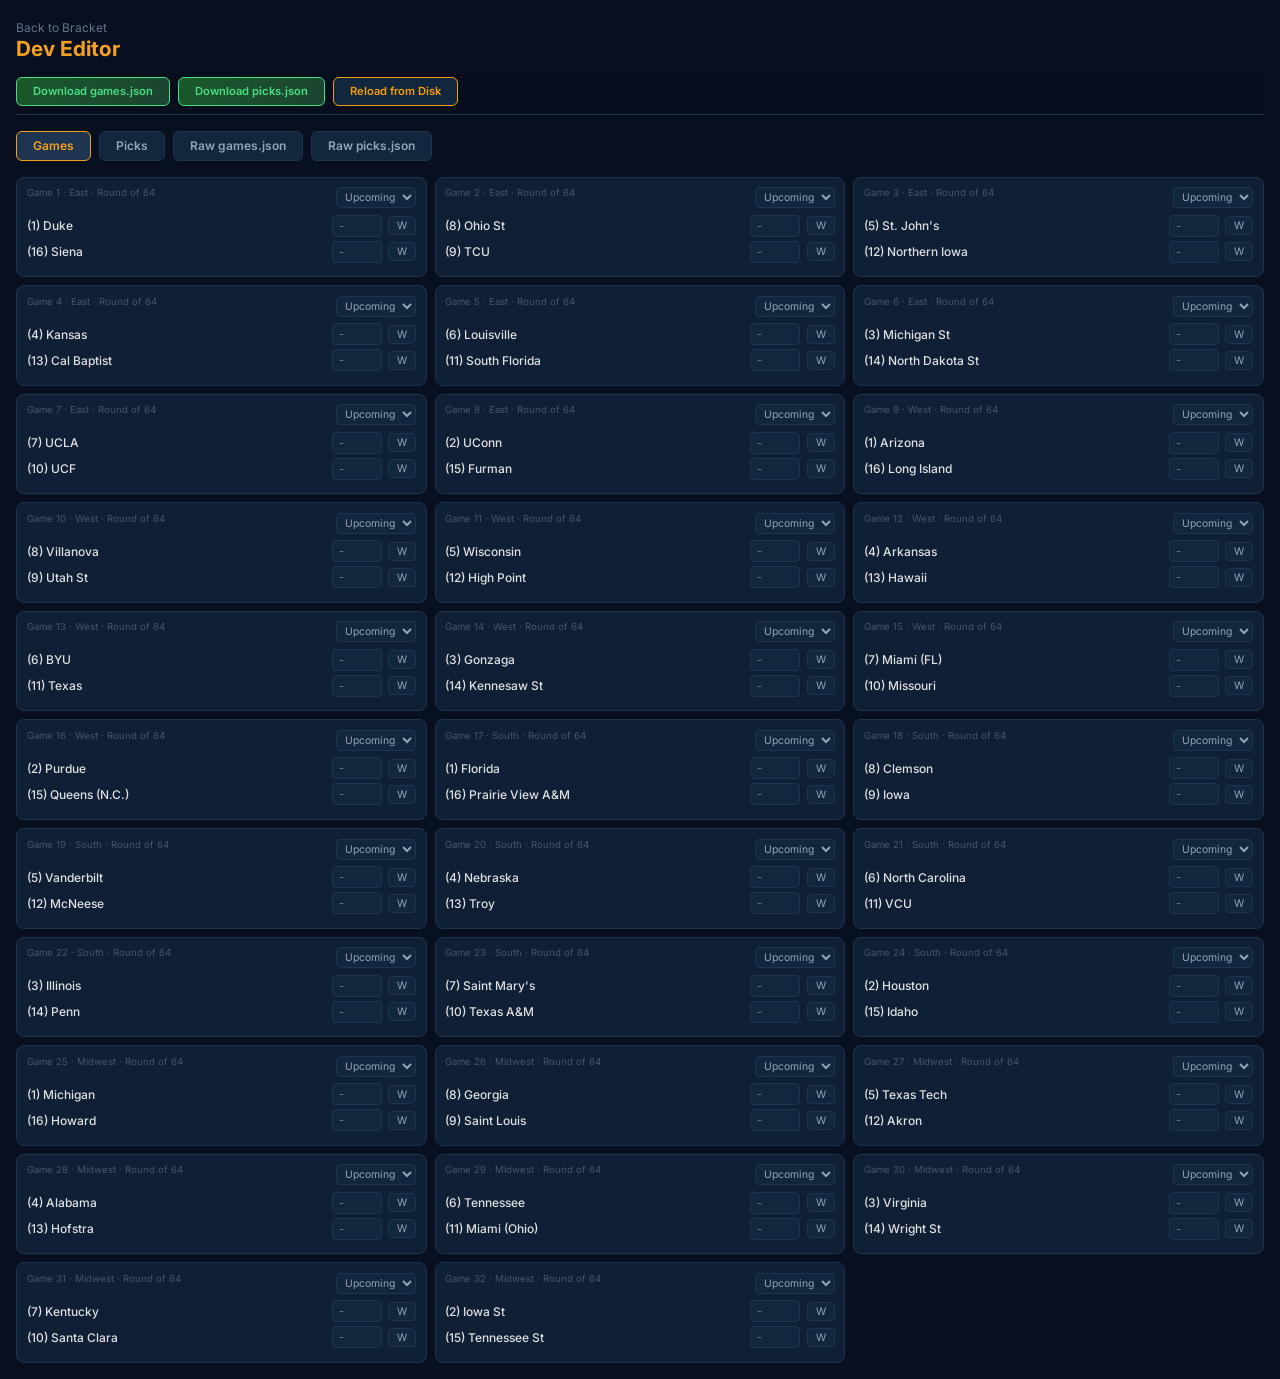
==== dev.html @ e9af3b5c "Initial commit: March Madness 2026 family bracket challenge Static site with bracket visualization, " ====
<!DOCTYPE html>
<html lang="en">
<head>
  <meta charset="UTF-8">
  <meta name="viewport" content="width=device-width, initial-scale=1.0">
  <title>Dev Editor — March Madness</title>
  <link href="https://fonts.googleapis.com/css2?family=Inter:wght@400;500;600;700;800&display=swap" rel="stylesheet">
  <style>
    * { margin: 0; padding: 0; box-sizing: border-box; }
    body { font-family: 'Inter', sans-serif; background: #080f1e; color: #e0e0e0; padding: 1rem; }
    h1 { font-size: 1.3rem; color: #f4a020; margin-bottom: 0.5rem; }
    .back { color: #64748b; font-size: 0.75rem; text-decoration: none; }
    .back:hover { color: #f4a020; }

    /* Tabs */
    .tabs { display: flex; gap: 0.5rem; margin: 1rem 0; }
    .tab {
      padding: 0.4rem 1rem; background: #12263e; border: 1px solid #1e3450;
      border-radius: 6px; color: #94a3b8; cursor: pointer; font-size: 0.75rem;
      font-weight: 600; transition: all 0.15s;
    }
    .tab:hover { border-color: #2d5a8f; color: #fff; }
    .tab.active { background: #1e3450; border-color: #f4a020; color: #f4a020; }
    .panel { display: none; }
    .panel.active { display: block; }

    /* Action bar */
    .action-bar {
      position: sticky; top: 0; z-index: 10; background: rgba(8,15,30,0.95);
      backdrop-filter: blur(8px); padding: 0.5rem 0; border-bottom: 1px solid #1e3450;
      display: flex; gap: 0.5rem; align-items: center; flex-wrap: wrap;
    }
    .action-btn {
      padding: 0.4rem 1rem; border-radius: 6px; border: 1px solid #1e3450;
      background: #12263e; color: #94a3b8; cursor: pointer; font-size: 0.7rem;
      font-weight: 600; font-family: inherit; transition: all 0.15s;
    }
    .action-btn:hover { border-color: #2d5a8f; color: #fff; }
    .action-btn.primary { background: linear-gradient(135deg,#1a5a2a,#1b4332); border-color: #4ade80; color: #4ade80; }
    .action-btn.primary:hover { color: #fff; }
    .action-btn.warn { border-color: #f59e0b; color: #f59e0b; }
    .status-msg { font-size: 0.7rem; color: #4ade80; margin-left: auto; opacity: 0; transition: opacity 0.3s; }
    .status-msg.show { opacity: 1; }

    /* Games editor */
    .game-editor-grid { display: grid; grid-template-columns: repeat(auto-fill, minmax(320px, 1fr)); gap: 0.5rem; }
    .game-edit-card { background: #0f1f36; border: 1px solid #1e3450; border-radius: 8px; padding: 0.6rem; font-size: 0.75rem; }
    .game-edit-card.final { border-left: 3px solid #4ade80; }
    .game-edit-card.live { border-left: 3px solid #dc2626; }
    .gec-header { display: flex; justify-content: space-between; font-size: 0.6rem; color: #475569; margin-bottom: 0.4rem; }
    .gec-row { display: flex; align-items: center; gap: 0.4rem; margin: 0.25rem 0; }
    .gec-row label { flex: 1; font-weight: 500; }
    .gec-row input[type="number"] {
      width: 50px; background: #12263e; border: 1px solid #1e3450; border-radius: 4px;
      color: #e0e0e0; padding: 3px 6px; font-size: 0.7rem; font-family: inherit;
    }
    .gec-row input[type="number"]:focus { outline: none; border-color: #f4a020; }
    .winner-btn {
      padding: 2px 8px; border-radius: 4px; border: 1px solid #1e3450; background: #12263e;
      color: #94a3b8; cursor: pointer; font-size: 0.65rem; font-family: inherit; transition: all 0.15s;
    }
    .winner-btn:hover { border-color: #4ade80; color: #4ade80; }
    .winner-btn.selected { background: #1b4332; border-color: #4ade80; color: #4ade80; font-weight: 600; }
    .status-select {
      background: #12263e; border: 1px solid #1e3450; border-radius: 4px;
      color: #94a3b8; padding: 2px 4px; font-size: 0.65rem; font-family: inherit;
    }
    .status-select:focus { outline: none; border-color: #f4a020; }

    /* ── Picks bracket editor ───────────────── */
    .person-tabs { display: flex; gap: 0.4rem; margin-bottom: 1rem; flex-wrap: wrap; }
    .person-tab {
      padding: 0.35rem 0.8rem; border-radius: 6px; border: 2px solid #1e3450;
      background: #0f1f36; cursor: pointer; font-size: 0.7rem; font-weight: 600;
      transition: all 0.15s; color: #94a3b8;
    }
    .person-tab:hover { border-color: #2d5a8f; color: #fff; }
    .person-tab.active { color: #fff; }
    .person-tab .ptab-dot {
      display: inline-block; width: 8px; height: 8px; border-radius: 50%;
      margin-right: 4px; vertical-align: middle;
    }

    .bracket-editor { overflow-x: auto; padding-bottom: 1rem; }
    .region-bracket-ed {
      margin-bottom: 1.5rem;
    }
    .region-label-ed {
      font-size: 0.6rem; font-weight: 800; letter-spacing: 3px; text-transform: uppercase;
      color: #f4a020; margin-bottom: 0.4rem; opacity: 0.7;
    }
    .region-rounds-ed { display: flex; gap: 0; min-width: 700px; }
    .round-col-ed {
      display: flex; flex-direction: column; justify-content: space-around;
      min-width: 140px; padding: 0 3px;
    }
    .round-header-ed {
      text-align: center; font-size: 0.5rem; color: #475569; font-weight: 700;
      text-transform: uppercase; letter-spacing: 0.5px; padding: 0.2rem 0;
    }
    .game-slot-ed {
      flex: 1; display: flex; align-items: center;
    }
    .game-cell-ed {
      background: #0f1f36; border: 1px solid #1e3450; border-radius: 6px;
      width: 100%; margin: 2px 4px; overflow: hidden;
    }
    .team-btn-ed {
      display: flex; align-items: center; gap: 4px; width: 100%;
      padding: 5px 8px; border: none; background: transparent;
      color: #64748b; font-size: 0.65rem; font-family: inherit; font-weight: 500;
      cursor: pointer; transition: all 0.12s; text-align: left;
    }
    .team-btn-ed + .team-btn-ed { border-top: 1px solid #0a1628; }
    .team-btn-ed:hover:not(.empty) { background: rgba(45, 90, 143, 0.2); color: #fff; }
    .team-btn-ed.selected {
      background: rgba(74, 222, 128, 0.1); color: #4ade80; font-weight: 700;
    }
    .team-btn-ed.empty {
      cursor: default; color: #2a3a50; font-style: italic;
    }
    .team-btn-ed .seed-ed {
      font-size: 0.5rem; color: #475569; min-width: 14px; text-align: right;
    }
    .team-btn-ed.selected .seed-ed { color: #2d7a4a; }
    .team-btn-ed .tname-ed { flex: 1; }

    /* Final Four section */
    .ff-section-ed {
      display: flex; gap: 1rem; justify-content: center; align-items: flex-start;
      flex-wrap: wrap; margin-top: 1rem; padding-top: 1rem;
      border-top: 1px solid #1e3450;
    }
    .ff-game-ed {
      min-width: 160px;
    }
    .ff-label-ed {
      text-align: center; font-size: 0.55rem; font-weight: 700; letter-spacing: 1px;
      text-transform: uppercase; color: #f4a020; margin-bottom: 0.3rem; opacity: 0.7;
    }
    .champ-label-ed {
      text-align: center; font-size: 0.65rem; font-weight: 900; letter-spacing: 2px;
      text-transform: uppercase; color: #ffd700; margin-bottom: 0.3rem;
      text-shadow: 0 0 12px rgba(255,215,0,0.3);
    }

    /* Bracket connecting lines — left-flowing regions (East, South) */
    .region-rounds-ed:not(.region-right) > .round-col-ed:not(:first-child) .game-slot-ed { position: relative; }
    .region-rounds-ed:not(.region-right) > .round-col-ed:not(:first-child) .game-slot-ed::before {
      content: ''; position: absolute; left: 0; top: 25%; bottom: 25%; width: 8px;
      border-left: 2px solid #1e3a5a; border-top: 2px solid #1e3a5a;
      border-bottom: 2px solid #1e3a5a; border-radius: 3px 0 0 3px;
    }
    /* Bracket connecting lines — right-flowing regions (West, Midwest) */
    .region-right > .round-col-ed:not(:first-child) .game-slot-ed { position: relative; }
    .region-right > .round-col-ed:not(:first-child) .game-slot-ed::before {
      content: ''; position: absolute; right: 0; top: 25%; bottom: 25%; width: 8px;
      border-right: 2px solid #1e3a5a; border-top: 2px solid #1e3a5a;
      border-bottom: 2px solid #1e3a5a; border-radius: 0 3px 3px 0;
    }
    /* Align right-side regions to the right */
    .region-right { justify-content: flex-end; }

    /* Raw JSON */
    .json-editor {
      width: 100%; min-height: 400px; background: #0a1425; border: 1px solid #1e3450;
      border-radius: 8px; color: #94a3b8; padding: 0.75rem;
      font-family: 'SF Mono', 'Fira Code', monospace; font-size: 0.7rem;
      line-height: 1.5; resize: vertical; tab-size: 2;
    }
    .json-editor:focus { outline: none; border-color: #f4a020; }
    .json-error { color: #ef4444; font-size: 0.7rem; margin-top: 0.3rem; }
  </style>
</head>
<body>
  <a href="index.html" class="back">Back to Bracket</a>
  <h1>Dev Editor</h1>

  <div class="action-bar">
    <button class="action-btn primary" onclick="downloadGames()">Download games.json</button>
    <button class="action-btn primary" onclick="downloadPicks()">Download picks.json</button>
    <button class="action-btn warn" onclick="loadFromDisk()">Reload from Disk</button>
    <span class="status-msg" id="status-msg"></span>
  </div>

  <div class="tabs">
    <div class="tab active" onclick="switchTab('games')">Games</div>
    <div class="tab" onclick="switchTab('picks')">Picks</div>
    <div class="tab" onclick="switchTab('games-raw')">Raw games.json</div>
    <div class="tab" onclick="switchTab('picks-raw')">Raw picks.json</div>
  </div>

  <div class="panel active" id="panel-games"></div>
  <div class="panel" id="panel-picks"></div>
  <div class="panel" id="panel-games-raw">
    <textarea class="json-editor" id="games-raw-editor"></textarea>
    <div class="json-error" id="games-raw-error"></div>
  </div>
  <div class="panel" id="panel-picks-raw">
    <textarea class="json-editor" id="picks-raw-editor"></textarea>
    <div class="json-error" id="picks-raw-error"></div>
  </div>

  <script>
    // ═══════════════════════════════════════════════
    // DATA
    // ═══════════════════════════════════════════════
    let gamesData = null;
    let picksData = null;
    let selectedPerson = null;

    const ROUND_LABELS = {
      round1: "Round of 64", round2: "Round of 32", sweet16: "Sweet 16",
      elite8: "Elite 8", final4: "Final Four", championship: "Championship",
    };
    const ROUND_SHORT = {
      round1: "R64", round2: "R32", sweet16: "S16", elite8: "E8",
    };
    const PERSON_COLORS = {
      "Ben": "#3b82f6", "Charlotte": "#ec4899", "Jason": "#f59e0b", "Andrea": "#8b5cf6",
      "Nathan": "#10b981", "Nana": "#f97316", "Brent": "#06b6d4", "Susun": "#ef4444",
      "Jack": "#84cc16",
    };
    const ALL_REGIONS = ["East", "West", "South", "Midwest"];
    const REGION_PICK_OFFSETS = {
      East:    { round1: 0,  round2: 0,  sweet16: 0, elite8: 0 },
      West:    { round1: 8,  round2: 4,  sweet16: 2, elite8: 1 },
      South:   { round1: 16, round2: 8,  sweet16: 4, elite8: 2 },
      Midwest: { round1: 24, round2: 12, sweet16: 6, elite8: 3 },
    };
    const REGION_ROUNDS = ["round1", "round2", "sweet16", "elite8"];
    const GAMES_PER_ROUND = { round1: 8, round2: 4, sweet16: 2, elite8: 1 };

    async function loadData() {
      const [g, p] = await Promise.all([
        fetch("data/games.json", {cache: "no-store"}).then(r => r.json()),
        fetch("data/picks.json", {cache: "no-store"}).then(r => r.json()),
      ]);
      gamesData = g;
      picksData = p;
      if (!selectedPerson && picksData.members.length > 0) {
        selectedPerson = picksData.members[0].name;
      }
      renderGamesEditor();
      renderPicksBracket();
      syncRawEditors();
    }

    function getMember(name) {
      return picksData.members.find(m => m.name === name);
    }

    // ═══════════════════════════════════════════════
    // BRACKET STRUCTURE FOR PICKS
    // ═══════════════════════════════════════════════

    /**
     * For a given person, build the bracket tree showing their picks
     * and what the valid options are at each slot.
     * Returns per-region: { round1: [{team1, seed1, team2, seed2, picked}], round2: [...], ... }
     */
    function buildPersonBracket(member, region) {
      const rounds = {};
      const r1Offset = REGION_PICK_OFFSETS[region].round1;

      // R1: matchups from games.json
      const r1Slots = [];
      for (let i = 0; i < 8; i++) {
        const gameId = r1Offset + i + 1;
        const g = gamesData.games.find(gm => gm.id === gameId);
        const pickIdx = REGION_PICK_OFFSETS[region].round1 + i;
        const picked = member.picks.round1?.[pickIdx] || null;
        const slot = {
          team1: g?.team1 || "TBD", seed1: g?.seed1 ?? null,
          team2: g?.team2 || "TBD", seed2: g?.seed2 ?? null,
          picked,
          pickRound: "round1", pickIndex: pickIdx,
        };
        // If this game has play-in options (e.g. Miami (Ohio) vs SMU),
        // store them so the editor can show all choices
        if (g?.playInOptions) {
          slot.playInOptions = g.playInOptions;
          slot.playInSeed = g.seed2; // the play-in seed
        }
        r1Slots.push(slot);
      }
      rounds.round1 = r1Slots;

      // R2+: matchups from previous round picks
      let prevSlots = r1Slots;
      for (let ri = 1; ri < REGION_ROUNDS.length; ri++) {
        const roundKey = REGION_ROUNDS[ri];
        const numGames = GAMES_PER_ROUND[roundKey];
        const slots = [];
        for (let i = 0; i < numGames; i++) {
          const p1 = prevSlots[i * 2];
          const p2 = prevSlots[i * 2 + 1];
          // The two options are the picks from parent slots
          const t1 = p1?.picked || null;
          const t2 = p2?.picked || null;
          // Inherit seed from parent (handle play-in picks where picked team may not be team1/team2)
          const getSeed = (parent, team) => {
            if (!team || !parent) return null;
            if (team === parent.team1) return parent.seed1;
            if (team === parent.team2) return parent.seed2;
            if (parent.playInSeed != null) return parent.playInSeed; // play-in pick
            return null;
          };
          const s1 = getSeed(p1, t1);
          const s2 = getSeed(p2, t2);

          const pickIdx = REGION_PICK_OFFSETS[region][roundKey] + i;
          let picked = member.picks[roundKey]?.[pickIdx] || null;
          // Validate: picked must be one of the two options (or null)
          if (picked && picked !== t1 && picked !== t2) picked = null;

          slots.push({
            team1: t1, seed1: s1,
            team2: t2, seed2: s2,
            picked,
            pickRound: roundKey, pickIndex: pickIdx,
          });
        }
        rounds[roundKey] = slots;
        prevSlots = slots;
      }

      return rounds;
    }

    function buildPersonFinalFour(member) {
      // Get E8 winners from each region
      const regionBrackets = {};
      for (const r of ALL_REGIONS) {
        regionBrackets[r] = buildPersonBracket(member, r);
      }

      const eastPick = regionBrackets.East.elite8[0]?.picked || null;
      const southPick = regionBrackets.South.elite8[0]?.picked || null;
      const westPick = regionBrackets.West.elite8[0]?.picked || null;
      const midwestPick = regionBrackets.Midwest.elite8[0]?.picked || null;

      // Semi 1: East vs South
      let ff0Pick = member.picks.final4?.[0] || null;
      if (ff0Pick && ff0Pick !== eastPick && ff0Pick !== southPick) ff0Pick = null;

      // Semi 2: West vs Midwest
      let ff1Pick = member.picks.final4?.[1] || null;
      if (ff1Pick && ff1Pick !== westPick && ff1Pick !== midwestPick) ff1Pick = null;

      // Championship
      let champPick = member.picks.championship?.[0] || null;
      if (champPick && champPick !== ff0Pick && champPick !== ff1Pick) champPick = null;

      return {
        semi1: { team1: eastPick, team2: southPick, picked: ff0Pick, pickRound: "final4", pickIndex: 0 },
        semi2: { team1: westPick, team2: midwestPick, picked: ff1Pick, pickRound: "final4", pickIndex: 1 },
        champ: { team1: ff0Pick, team2: ff1Pick, picked: champPick, pickRound: "championship", pickIndex: 0 },
        regionBrackets,
      };
    }

    // ═══════════════════════════════════════════════
    // PICK MUTATION (with cascade)
    // ═══════════════════════════════════════════════

    function setPick(memberName, round, index, team) {
      const member = getMember(memberName);
      if (!member) return;

      const oldPick = member.picks[round][index];
      member.picks[round][index] = team;

      // Cascade: if the old pick was used in later rounds, clear those
      if (oldPick && oldPick !== team) {
        cascadeClear(member, round, index, oldPick);
      }

      syncRawEditors();
      renderPicksBracket();
      flash(team ? `${memberName}: ${team}` : `${memberName}: cleared`);
    }

    function cascadeClear(member, changedRound, changedIndex, oldTeam) {
      // Walk forward through rounds and clear any pick that was the oldTeam
      // and depended on the changed slot
      const allRounds = ["round1", "round2", "sweet16", "elite8", "final4", "championship"];
      const startIdx = allRounds.indexOf(changedRound);

      for (let ri = startIdx + 1; ri < allRounds.length; ri++) {
        const round = allRounds[ri];
        const picks = member.picks[round];
        if (!picks) continue;
        for (let i = 0; i < picks.length; i++) {
          if (picks[i] === oldTeam) {
            picks[i] = null;
          }
        }
      }
    }

    // ═══════════════════════════════════════════════
    // RENDER: PICKS BRACKET
    // ═══════════════════════════════════════════════

    function renderPicksBracket() {
      const container = document.getElementById("panel-picks");
      if (!picksData || !selectedPerson) { container.innerHTML = ""; return; }

      const member = getMember(selectedPerson);
      if (!member) return;

      let html = '';

      // Person tabs
      html += '<div class="person-tabs">';
      for (const m of picksData.members) {
        const color = PERSON_COLORS[m.name] || '#888';
        const active = m.name === selectedPerson ? 'active' : '';
        const borderColor = m.name === selectedPerson ? color : '';
        html += `<div class="person-tab ${active}" style="${active ? 'border-color:'+color : ''}"
          onclick="selectPerson('${escAttr(m.name)}')">
          <span class="ptab-dot" style="background:${color}"></span>${m.name}</div>`;
      }
      html += '</div>';

      // Build bracket data
      const ff = buildPersonFinalFour(member);

      // Render each region
      const RIGHT_REGIONS = new Set(["West", "Midwest"]);
      for (const region of ALL_REGIONS) {
        const rb = ff.regionBrackets[region];
        const isRight = RIGHT_REGIONS.has(region);
        html += `<div class="region-bracket-ed">`;
        html += `<div class="region-label-ed">${region}</div>`;
        html += `<div class="region-rounds-ed${isRight ? ' region-right' : ''}">`;

        const roundOrder = isRight ? [...REGION_ROUNDS].reverse() : REGION_ROUNDS;
        for (const roundKey of roundOrder) {
          const slots = rb[roundKey];
          html += `<div class="round-col-ed">`;
          html += `<div class="round-header-ed">${ROUND_SHORT[roundKey]}</div>`;
          for (const slot of slots) {
            html += renderPickSlot(slot, member.name);
          }
          html += `</div>`;
        }

        html += `</div></div>`;
      }

      // Final Four + Championship
      html += `<div class="ff-section-ed">`;
      html += `<div class="ff-game-ed"><div class="ff-label-ed">Semi: East vs South</div>`;
      html += renderPickSlot(ff.semi1, member.name);
      html += `</div>`;
      html += `<div class="ff-game-ed"><div class="champ-label-ed">Championship</div>`;
      html += renderPickSlot(ff.champ, member.name);
      html += `</div>`;
      html += `<div class="ff-game-ed"><div class="ff-label-ed">Semi: West vs Midwest</div>`;
      html += renderPickSlot(ff.semi2, member.name);
      html += `</div>`;
      html += `</div>`;

      container.innerHTML = html;
    }

    function renderPickSlot(slot, memberName) {
      // Build list of teams to show as buttons
      const teams = [];

      if (slot.playInOptions) {
        // Play-in game: team1 is fixed, team2 has multiple options
        teams.push({ name: slot.team1, seed: slot.seed1 });
        for (const opt of slot.playInOptions) {
          teams.push({ name: opt, seed: slot.playInSeed });
        }
      } else {
        teams.push({ name: slot.team1, seed: slot.seed1 });
        teams.push({ name: slot.team2, seed: slot.seed2 });
      }

      let html = `<div class="game-slot-ed"><div class="game-cell-ed">`;
      for (const t of teams) {
        const isEmpty = !t.name;
        const isSelected = t.name && slot.picked === t.name;
        const cls = isEmpty ? 'team-btn-ed empty' : (isSelected ? 'team-btn-ed selected' : 'team-btn-ed');

        if (isEmpty) {
          html += `<div class="${cls}"><span class="tname-ed">—</span></div>`;
        } else {
          const newVal = isSelected ? 'null' : `'${escAttr(t.name)}'`;
          html += `<div class="${cls}" onclick="setPick('${escAttr(memberName)}','${slot.pickRound}',${slot.pickIndex},${newVal})">`;
          if (t.seed != null) html += `<span class="seed-ed">${t.seed}</span>`;
          html += `<span class="tname-ed">${escHtml(t.name)}</span>`;
          html += `</div>`;
        }
      }
      html += `</div></div>`;
      return html;
    }

    function selectPerson(name) {
      selectedPerson = name;
      renderPicksBracket();
    }

    // ═══════════════════════════════════════════════
    // RENDER: GAMES EDITOR (unchanged)
    // ═══════════════════════════════════════════════

    function renderGamesEditor() {
      const container = document.getElementById("panel-games");
      let html = '<div class="game-editor-grid">';
      for (const game of gamesData.games) {
        const statusClass = game.status === "final" ? "final" : game.status === "live" ? "live" : "";
        html += `
          <div class="game-edit-card ${statusClass}" data-id="${game.id}">
            <div class="gec-header">
              <span>Game ${game.id} · ${game.region || ''} · ${ROUND_LABELS[game.round] || game.round}</span>
              <select class="status-select" onchange="setStatus(${game.id}, this.value)">
                <option value="upcoming" ${game.status==='upcoming'?'selected':''}>Upcoming</option>
                <option value="live" ${game.status==='live'?'selected':''}>Live</option>
                <option value="final" ${game.status==='final'?'selected':''}>Final</option>
              </select>
            </div>
            <div class="gec-row">
              <label>${game.seed1 ? '('+game.seed1+') ' : ''}${game.team1}</label>
              <input type="number" value="${game.score1 ?? ''}" onchange="setScore(${game.id}, 1, this.value)" placeholder="-">
              <button class="winner-btn ${game.winner===game.team1?'selected':''}" onclick="setWinner(${game.id}, '${escAttr(game.team1)}')">W</button>
            </div>
            <div class="gec-row">
              <label>${game.seed2 ? '('+game.seed2+') ' : ''}${game.team2}</label>
              <input type="number" value="${game.score2 ?? ''}" onchange="setScore(${game.id}, 2, this.value)" placeholder="-">
              <button class="winner-btn ${game.winner===game.team2?'selected':''}" onclick="setWinner(${game.id}, '${escAttr(game.team2)}')">W</button>
            </div>
          </div>`;
      }
      html += '</div>';
      container.innerHTML = html;
    }

    // ═══════════════════════════════════════════════
    // GAME MUTATIONS
    // ═══════════════════════════════════════════════

    function findGame(id) { return gamesData.games.find(g => g.id === id); }

    function setStatus(id, status) {
      const g = findGame(id);
      if (g) { g.status = status; syncRawEditors(); renderGamesEditor(); flash("Status updated"); }
    }
    function setScore(id, teamNum, val) {
      const g = findGame(id);
      if (!g) return;
      const score = val === '' ? null : parseInt(val);
      if (teamNum === 1) g.score1 = score; else g.score2 = score;
      syncRawEditors(); flash("Score updated");
    }
    function setWinner(id, team) {
      const g = findGame(id);
      if (!g) return;
      g.winner = g.winner === team ? null : team;
      if (g.winner) g.status = "final";
      syncRawEditors(); renderGamesEditor();
      flash("Winner " + (g.winner ? "set: " + g.winner : "cleared"));
    }

    // ═══════════════════════════════════════════════
    // UTILS
    // ═══════════════════════════════════════════════

    function escAttr(s) { return s ? s.replace(/'/g, "\\'").replace(/"/g, '&quot;') : ''; }
    function escHtml(s) {
      if (!s) return '';
      const d = document.createElement('div'); d.textContent = s; return d.innerHTML;
    }

    function syncRawEditors() {
      gamesData.lastUpdated = new Date().toISOString();
      document.getElementById("games-raw-editor").value = JSON.stringify(gamesData, null, 2);
      document.getElementById("picks-raw-editor").value = JSON.stringify(picksData, null, 2);
    }

    function downloadJSON(data, filename) {
      const blob = new Blob([JSON.stringify(data, null, 2)], { type: "application/json" });
      const url = URL.createObjectURL(blob);
      const a = document.createElement("a");
      a.href = url; a.download = filename; a.click();
      URL.revokeObjectURL(url);
    }
    function downloadGames() {
      try { gamesData = JSON.parse(document.getElementById("games-raw-editor").value); } catch(e) {}
      gamesData.lastUpdated = new Date().toISOString();
      downloadJSON(gamesData, "games.json");
      flash("Downloaded games.json — move it to data/");
    }
    function downloadPicks() {
      try { picksData = JSON.parse(document.getElementById("picks-raw-editor").value); } catch(e) {}
      downloadJSON(picksData, "picks.json");
      flash("Downloaded picks.json — move it to data/");
    }
    function loadFromDisk() { loadData(); flash("Reloaded from disk"); }

    function flash(msg) {
      const el = document.getElementById("status-msg");
      el.textContent = msg; el.classList.add("show");
      setTimeout(() => el.classList.remove("show"), 2500);
    }

    function switchTab(name) {
      document.querySelectorAll(".tab").forEach(t => t.classList.remove("active"));
      document.querySelectorAll(".panel").forEach(p => p.classList.remove("active"));
      event.target.classList.add("active");
      document.getElementById("panel-" + name).classList.add("active");
      if (name === "games-raw") syncRawEditors();
      if (name === "picks-raw") syncRawEditors();
      if (name === "games") { try { gamesData = JSON.parse(document.getElementById("games-raw-editor").value); } catch(e) {} renderGamesEditor(); }
      if (name === "picks") { try { picksData = JSON.parse(document.getElementById("picks-raw-editor").value); } catch(e) {} renderPicksBracket(); }
    }

    // ═══════════════════════════════════════════════
    // INIT
    // ═══════════════════════════════════════════════

    document.addEventListener("DOMContentLoaded", () => {
      loadData();
      for (const type of ["games", "picks"]) {
        document.getElementById(type + "-raw-editor").addEventListener("input", () => {
          try {
            JSON.parse(document.getElementById(type + "-raw-editor").value);
            document.getElementById(type + "-raw-error").textContent = "";
          } catch(e) {
            document.getElementById(type + "-raw-error").textContent = "JSON error: " + e.message;
          }
        });
      }
    });
  </script>
</body>
</html>
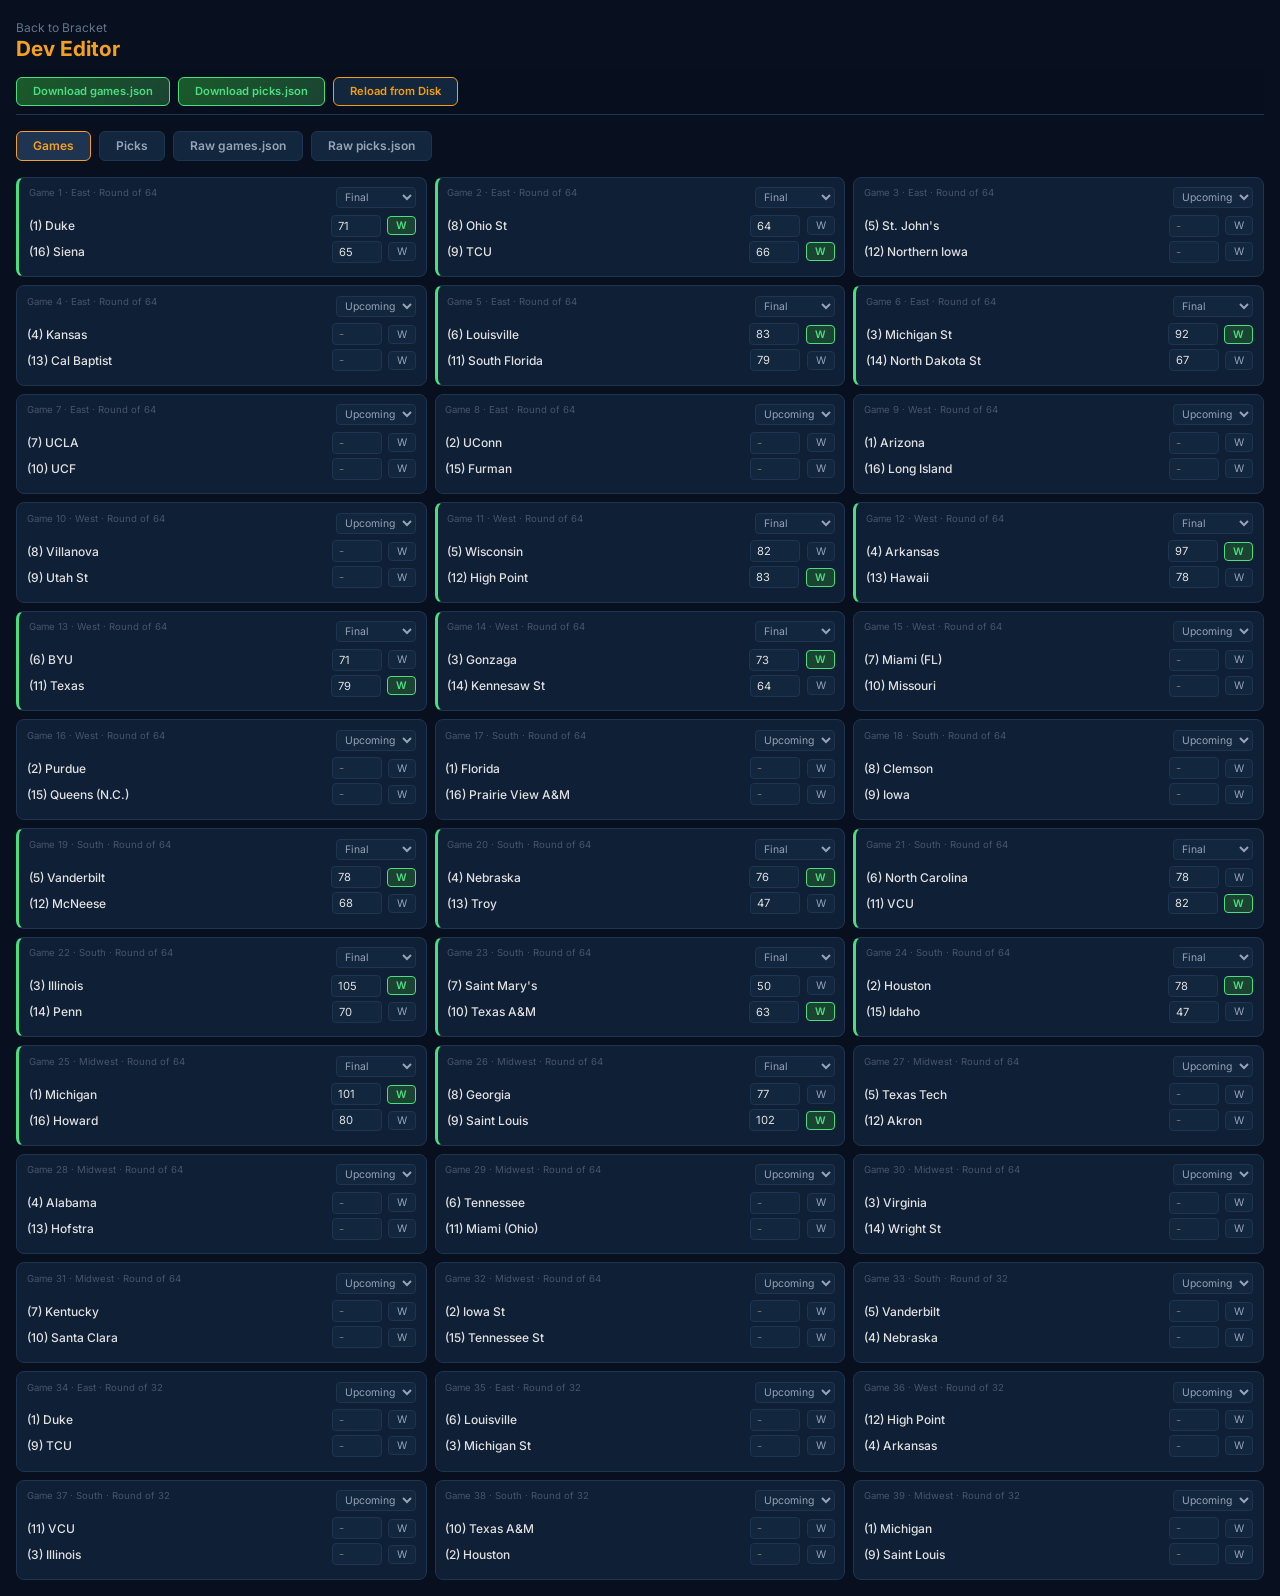
==== commit 1dc5ad48: "Add Pappap bracket picks, enable dev editor link Best-effort parse from bracket photo — needs manual" ====
--- a/dev.html
+++ b/dev.html
@@ -219,7 +219,7 @@
     const PERSON_COLORS = {
       "Ben": "#3b82f6", "Charlotte": "#ec4899", "Jason": "#f59e0b", "Andrea": "#8b5cf6",
       "Nathan": "#10b981", "Nana": "#f97316", "Brent": "#06b6d4", "Susun": "#ef4444",
-      "Jack": "#84cc16",
+      "Jack": "#84cc16", "Pappap": "#a78bfa",
     };
     const ALL_REGIONS = ["East", "West", "South", "Midwest"];
     const REGION_PICK_OFFSETS = {
